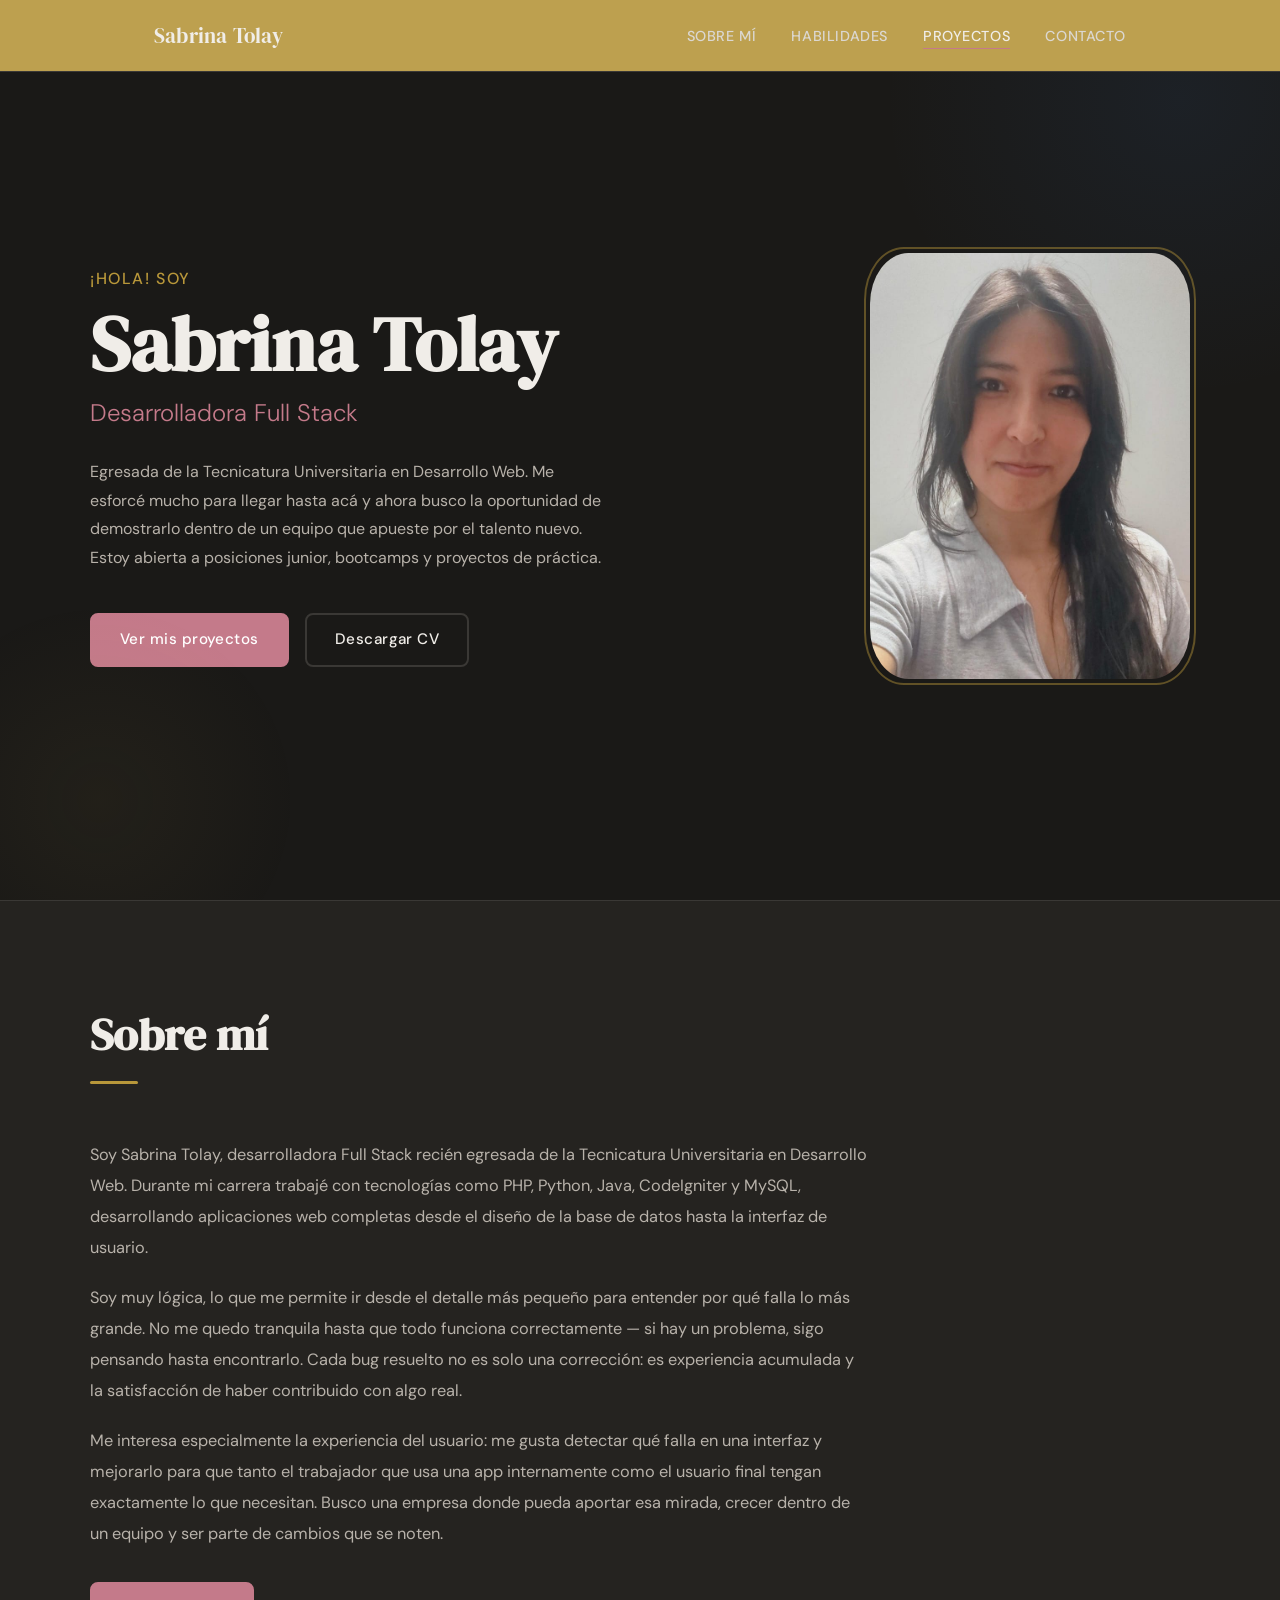
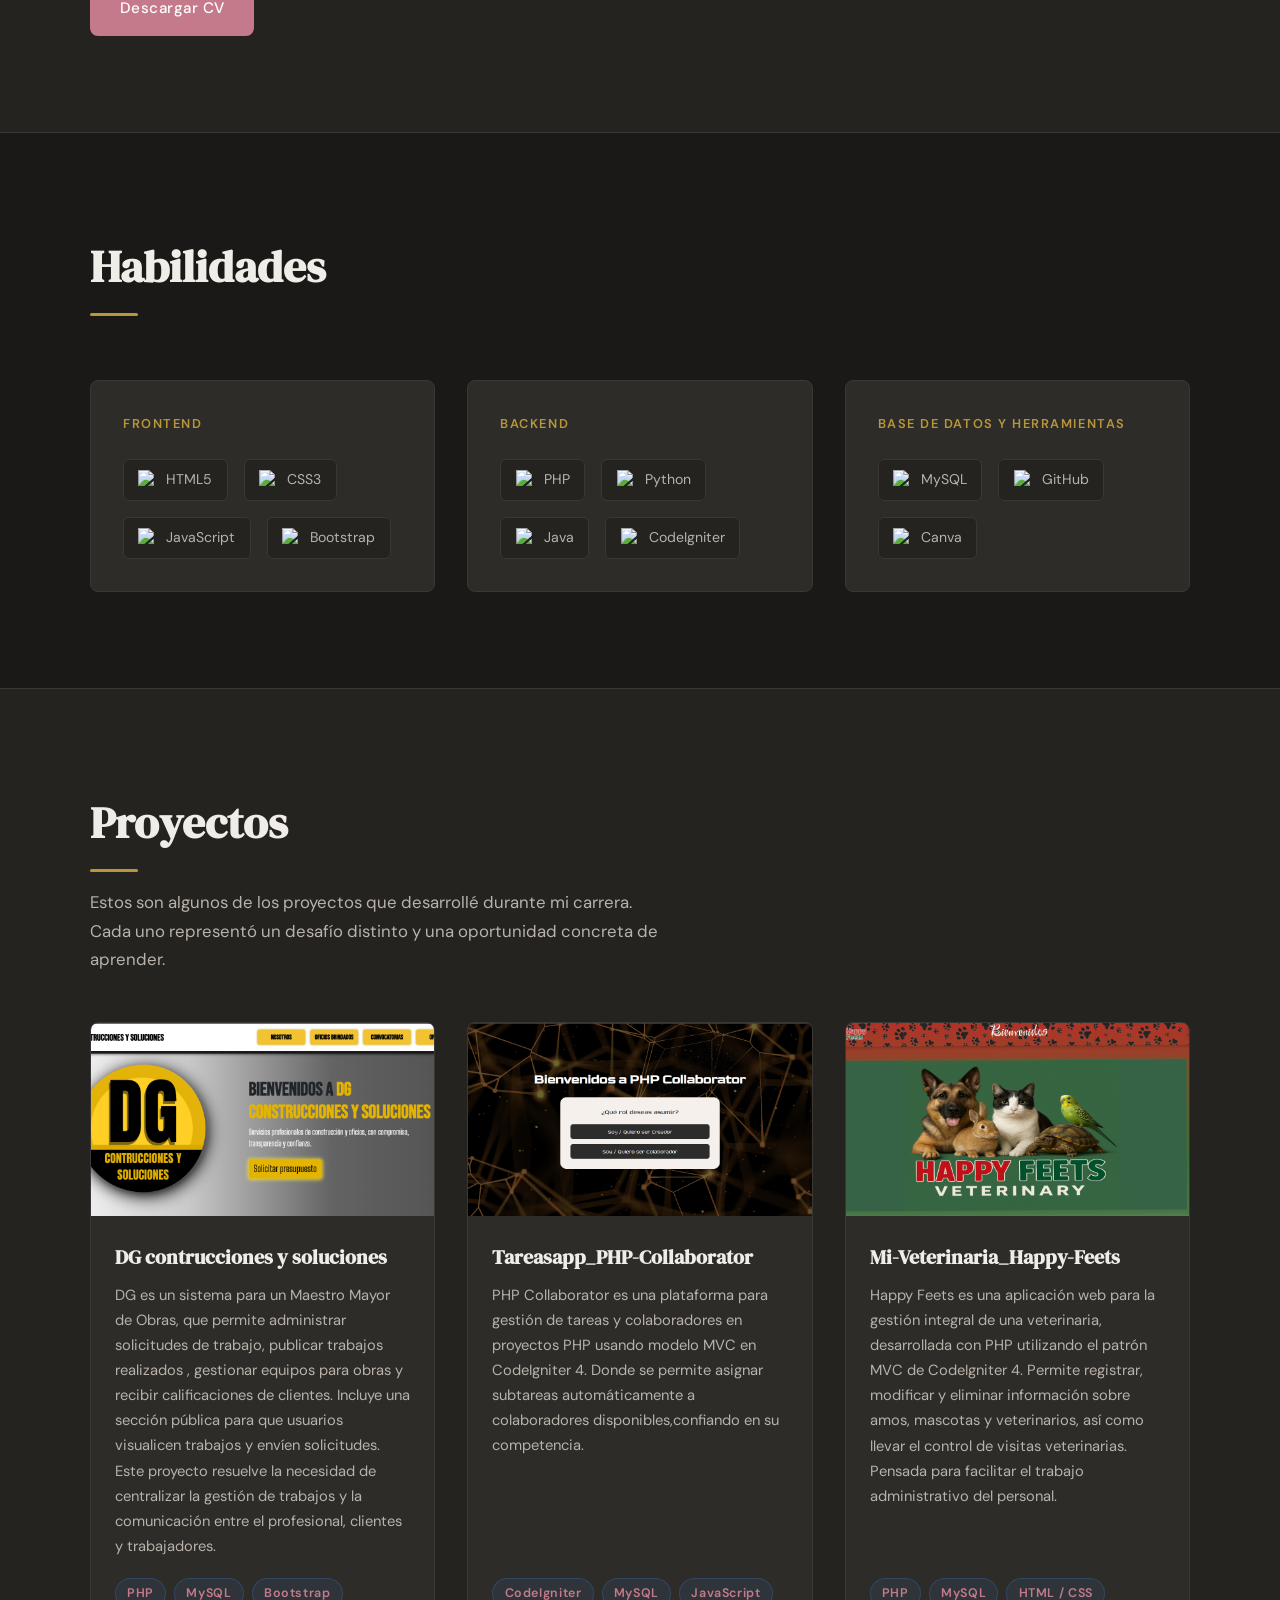
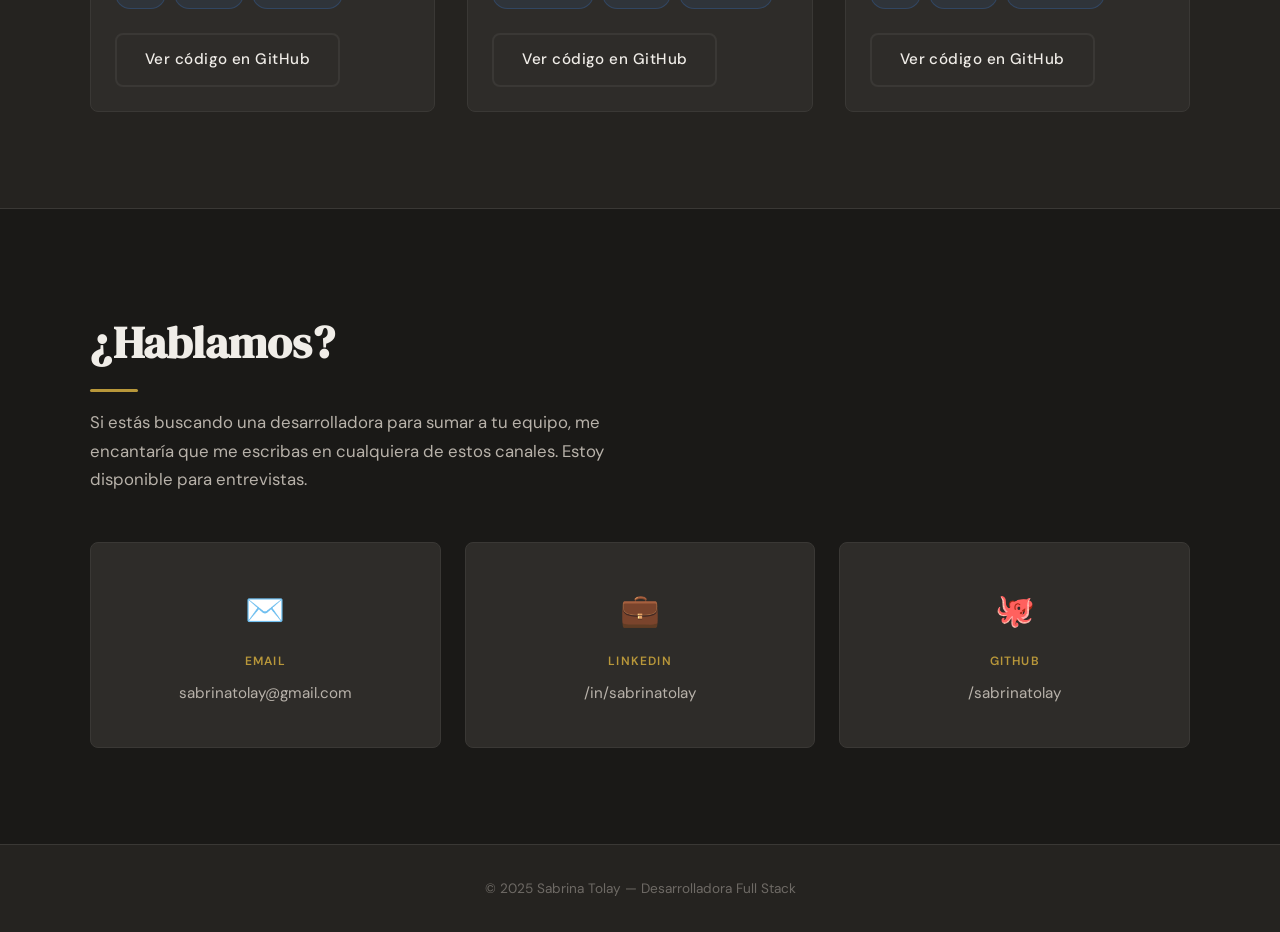
==== portfolio.html @ 69a07b7c "renombrar archivos" ====
<!DOCTYPE html>
<html lang="es">
<head>
  <meta charset="UTF-8" />
  <meta name="viewport" content="width=device-width, initial-scale=1.0" />
  <meta name="description" content="Sabrina Tolay — Desarrolladora Full Stack buscando su primera experiencia laboral en una empresa de tecnología." />
  <title>Sabrina Tolay | Desarrolladora Full Stack</title>
  <link rel="stylesheet" href="style.css" />
</head>
<body>

  <!-- ========== NAVEGACIÓN ========== -->
  <header>
    <nav class="navbar">
      <div class="nav-logo">
        <span class="logo-nombre"><a href="#hero">Sabrina Tolay</a></span>
      </div>
      <ul class="nav-links">
        <li><a href="#sobre-mi">Sobre mí</a></li>
        <li><a href="#habilidades">Habilidades</a></li>
        <li><a href="#proyectos">Proyectos</a></li>
        <li><a href="#contacto">Contacto</a></li>
      </ul>
      <button class="nav-toggle" aria-label="Abrir menú">&#9776;</button>
    </nav>
  </header>

  <main>

    <!-- ========== HERO ========== -->
    <section id="hero" class="hero">
      <div class="hero-contenido">

        <div class="hero-texto">
          <p class="hero-saludo">¡Hola! Soy</p>
          <h1 class="hero-nombre">Sabrina Tolay</h1>
          <h2 class="hero-titulo">Desarrolladora Full Stack</h2>
          <p class="hero-descripcion">
            Egresada de la Tecnicatura Universitaria en Desarrollo Web.
            Me esforcé mucho para llegar hasta acá y ahora busco la oportunidad
            de demostrarlo dentro de un equipo que apueste por el talento nuevo.
            Estoy abierta a posiciones junior, bootcamps y proyectos de práctica.
          </p>
          <div class="hero-botones">
            <a href="#proyectos" class="btn btn-primario">Ver mis proyectos</a>
            <a href="CV_SabrinaTolay.pdf" class="btn btn-secundario" target="_blank" download>Descargar CV</a>
          </div>
        </div>

        <div class="hero-foto">
          <!-- Reemplazá "foto.jpg" con tu imagen real -->
          <img src="img/foto.jpeg" alt="Foto de Sabrina Tolay" />
        </div>

      </div>
    </section>

    <!-- ========== SOBRE MÍ ========== -->
    <section id="sobre-mi" class="seccion sobre-mi">
      <div class="contenedor">
        <h2 class="seccion-titulo">Sobre mí</h2>
        <div class="sobre-mi-texto">
          <p>
            Soy Sabrina Tolay, desarrolladora Full Stack recién egresada de la
            Tecnicatura Universitaria en Desarrollo Web. Durante mi carrera trabajé
            con tecnologías como PHP, Python, Java, CodeIgniter y MySQL, desarrollando
            aplicaciones web completas desde el diseño de la base de datos hasta
            la interfaz de usuario.
          </p>
          <p>
            Soy muy lógica, lo que me permite ir desde el detalle más pequeño para
            entender por qué falla lo más grande. No me quedo tranquila hasta que
            todo funciona correctamente — si hay un problema, sigo pensando hasta
            encontrarlo. Cada bug resuelto no es solo una corrección: es experiencia
            acumulada y la satisfacción de haber contribuido con algo real.
          </p>
          <p>
            Me interesa especialmente la experiencia del usuario: me gusta detectar
            qué falla en una interfaz y mejorarlo para que tanto el trabajador que
            usa una app internamente como el usuario final tengan exactamente lo que
            necesitan. Busco una empresa donde pueda aportar esa mirada, crecer dentro
            de un equipo y ser parte de cambios que se noten.
          </p>
          <a href="CV_SabrinaTolay.pdf" class="btn btn-primario" target="_blank" download>
            Descargar CV
          </a>
        </div>
      </div>
    </section>

        <!-- ========== HABILIDADES ========== -->
    <section id="habilidades" class="seccion habilidades">
      <div class="contenedor">
        <h2 class="seccion-titulo">Habilidades</h2>

        <div class="habilidades-categorias">

          <div class="categoria">
            <h3 class="categoria-titulo">Frontend</h3>
            <ul class="skills-lista">
              <li class="skill-item">
                <img src="https://cdn.jsdelivr.net/gh/devicons/devicon/icons/html5/html5-original.svg" alt="HTML5" />
                <span>HTML5</span>
              </li>
              <li class="skill-item">
                <img src="https://cdn.jsdelivr.net/gh/devicons/devicon/icons/css3/css3-original.svg" alt="CSS3" />
                <span>CSS3</span>
              </li>
              <li class="skill-item">
                <img src="https://cdn.jsdelivr.net/gh/devicons/devicon/icons/javascript/javascript-original.svg" alt="JavaScript" />
                <span>JavaScript</span>
              </li>
              <li class="skill-item">
                <img src="https://cdn.jsdelivr.net/gh/devicons/devicon/icons/bootstrap/bootstrap-original.svg" alt="Bootstrap" />
                <span>Bootstrap</span>
              </li>
            </ul>
          </div>

          <div class="categoria">
            <h3 class="categoria-titulo">Backend</h3>
            <ul class="skills-lista">
              <li class="skill-item">
                <img src="https://cdn.jsdelivr.net/gh/devicons/devicon/icons/php/php-original.svg" alt="PHP" />
                <span>PHP</span>
              </li>
              <li class="skill-item">
                <img src="https://cdn.jsdelivr.net/gh/devicons/devicon/icons/python/python-original.svg" alt="Python" />
                <span>Python</span>
              </li>
              <li class="skill-item">
                <img src="https://cdn.jsdelivr.net/gh/devicons/devicon/icons/java/java-original.svg" alt="Java" />
                <span>Java</span>
              </li>
              <li class="skill-item">
                <img src="https://cdn.jsdelivr.net/gh/devicons/devicon/icons/codeigniter/codeigniter-plain.svg" alt="CodeIgniter" />
                <span>CodeIgniter</span>
              </li>
            </ul>
          </div>

          <div class="categoria">
            <h3 class="categoria-titulo">Base de Datos y Herramientas</h3>
            <ul class="skills-lista">
              <li class="skill-item">
                <img src="https://cdn.jsdelivr.net/gh/devicons/devicon/icons/mysql/mysql-original.svg" alt="MySQL" />
                <span>MySQL</span>
              </li>
              <li class="skill-item">
                <img src="https://cdn.jsdelivr.net/gh/devicons/devicon/icons/github/github-original.svg" alt="GitHub" />
                <span>GitHub</span>
              </li>
              <li class="skill-item">
                <img src="https://cdn.jsdelivr.net/gh/devicons/devicon/icons/canva/canva-original.svg" alt="Canva" />
                <span>Canva</span>
              </li>
            </ul>
          </div>

        </div>
      </div>
    </section>

    <!-- ========== PROYECTOS ========== -->
    <section id="proyectos" class="seccion proyectos">
      <div class="contenedor">
        <h2 class="seccion-titulo">Proyectos</h2>
        <p class="seccion-subtitulo">
          Estos son algunos de los proyectos que desarrollé durante mi carrera.
          Cada uno representó un desafío distinto y una oportunidad concreta de aprender.
        </p>

        <div class="proyectos-grid">

          <!-- PROYECTO 1 — completar con datos reales -->
          <article class="proyecto-card">
            <div class="proyecto-imagen">
              <img src="img/Dg.png" alt="Captura del Proyecto 1" />
            </div>
            <div class="proyecto-info">
              <h3 class="proyecto-nombre">DG contrucciones y soluciones</h3>
              <p class="proyecto-descripcion">
                DG es un sistema para un Maestro Mayor de Obras, que permite
                 administrar solicitudes de trabajo, publicar trabajos realizados , gestionar equipos para 
                 obras y recibir calificaciones de clientes.
                Incluye una sección pública para que usuarios visualicen trabajos y envíen solicitudes.
                Este proyecto resuelve la necesidad de centralizar la gestión de trabajos y la comunicación entre el 
                profesional, clientes y trabajadores.
              </p>
              <ul class="proyecto-tecnologias">
                <li>PHP</li>
                <li>MySQL</li>
                <li>Bootstrap</li>
              </ul>
              <div class="proyecto-links">
                <a href="https://github.com/sabrinatolay/nombre-repo" target="_blank" class="btn btn-secundario">
                  Ver código en GitHub
                </a>
              </div>
            </div>
          </article>

          <!-- PROYECTO 2 -->
          <article class="proyecto-card">
            <div class="proyecto-imagen">
              <img src="img/TareasApp.png" alt="Captura del Proyecto 2" />
            </div>
            <div class="proyecto-info">
              <h3 class="proyecto-nombre">Tareasapp_PHP-Collaborator</h3>
              <p class="proyecto-descripcion">
                PHP Collaborator es una plataforma para gestión de tareas y colaboradores en proyectos PHP usando
                 modelo MVC en CodeIgniter 4. Donde se permite asignar subtareas automáticamente a colaboradores 
                 disponibles,confiando en su competencia.
              </p>
              <ul class="proyecto-tecnologias">
                <li>CodeIgniter</li>
                <li>MySQL</li>
                <li>JavaScript</li>
              </ul>
              <div class="proyecto-links">
                <a href="https://github.com/Sabry2493/Tareasapp_PHP-Collaborator" target="_blank" class="btn btn-secundario">
                  Ver código en GitHub
                </a>
              </div>
            </div>
          </article>

          <!-- PROYECTO 3 -->
          <article class="proyecto-card">
            <div class="proyecto-imagen">
              <img src="img/Happyfeet.png" alt="Captura del Proyecto 3" />
            </div>
            <div class="proyecto-info">
              <h3 class="proyecto-nombre">Mi-Veterinaria_Happy-Feets</h3>
              <p class="proyecto-descripcion">
                Happy Feets es una aplicación web para la gestión integral de una veterinaria, desarrollada con PHP
                 utilizando el patrón MVC de CodeIgniter 4. Permite registrar, modificar y eliminar información sobre
                  amos, mascotas y veterinarios, así como llevar el control de visitas veterinarias. Pensada para 
                  facilitar el trabajo administrativo del personal.
              </p>
              <ul class="proyecto-tecnologias">
                <li>PHP</li>
                <li>MySQL</li>
                <li>HTML / CSS</li>
              </ul>
              <div class="proyecto-links">
                <a href="https://github.com/Sabry2493/Mi-Veterinaria_Happy-Feets" target="_blank" class="btn btn-secundario">
                  Ver código en GitHub
                </a>
              </div>
            </div>
          </article>

        </div>
      </div>
    </section>

    <!-- ========== CONTACTO ========== -->
     <section id="contacto" class="seccion contacto">
  <div class="contenedor">
    <h2 class="seccion-titulo">¿Hablamos?</h2>
    <p class="seccion-subtitulo">
      Si estás buscando una desarrolladora para sumar a tu equipo,
      me encantaría que me escribas en cualquiera de estos canales. 
      Estoy disponible para entrevistas.
    </p>

    <div class="contacto-cards">

      <a href="mailto:sabrina@email.com" class="contacto-card">
        <span class="contacto-card-icono">✉️</span>
        <span class="contacto-card-label">Email</span>
        <span class="contacto-card-valor">sabrinatolay@gmail.com</span>
      </a>

      <a href="https://www.linkedin.com/in/sabrinatolay" target="_blank" class="contacto-card">
        <span class="contacto-card-icono">💼</span>
        <span class="contacto-card-label">LinkedIn</span>
        <span class="contacto-card-valor">/in/sabrinatolay</span>
      </a>

      <a href="https://github.com/sabrinatolay" target="_blank" class="contacto-card">
        <span class="contacto-card-icono">🐙</span>
        <span class="contacto-card-label">GitHub</span>
        <span class="contacto-card-valor">/sabrinatolay</span>
      </a>

    </div>
  </div>
</section>


  </main>

  <!-- ========== FOOTER ========== -->
  <footer class="footer">
    <div class="contenedor">
      <p>&copy; 2025 Sabrina Tolay — Desarrolladora Full Stack</p>
    </div>
  </footer>

  <script src="main.js"></script>
</body>
</html>
<!-- Describí qué hace la app, qué problema resuelve y cuál fue
                tu rol en el desarrollo (ej: "desarrollé el módulo de login,
                el ABM de usuarios y el diseño de la base de datos"). -->
---- style.css ----
@import url('https://fonts.googleapis.com/css2?family=DM+Serif+Display:ital@0;1&family=DM+Sans:wght@300;400;500;600&display=swap');

/* ========== VARIABLES ========== */
:root {
  --color-fondo:           #1a1917;
  --color-fondo-alt:       #252320;
  --color-superficie:      #2e2c29;
  --color-borde:           #3a3835;
  --color-primario:        #c47a8a;
  --color-primario-hover:  #d4909f;
  --color-acento:          #b8973a;
  --fuente-display:        'DM Serif Display', serif;
  --fuente-cuerpo:         'DM Sans', sans-serif;
  --radio:                 8px;
  --sombra:                0 4px 24px rgba(0,0,0,0.4);
  --transicion:            0.3s ease;
  --max-ancho:             1100px;
  --color-texto:           #f0ede8;
  --color-texto-suave:     #b8b2aa;
  --color-texto-muy-suave: #6e6a65;
}

/* ========== RESET & BASE ========== */
*, *::before, *::after {
  box-sizing: border-box;
  margin: 0;
  padding: 0;
}

html {
  scroll-behavior: smooth;
  font-size: 16px;
}

body {
  font-family: var(--fuente-cuerpo);
  background-color: var(--color-fondo);
  color: var(--color-texto);
  line-height: 1.7;
  -webkit-font-smoothing: antialiased;
}

img {
  max-width: 100%;
  display: block;
}

a {
  color: inherit;
  text-decoration: none;
}

ul {
  list-style: none;
}

/* ========== CONTENEDOR ========== */
.contenedor {
  width: 90%;
  max-width: var(--max-ancho);
  margin: 0 auto;
}

/* ========== BOTONES ========== */
.btn {
  display: inline-block;
  padding: 0.75rem 1.75rem;
  border-radius: var(--radio);
  font-family: var(--fuente-cuerpo);
  font-weight: 500;
  font-size: 0.95rem;
  letter-spacing: 0.03em;
  cursor: pointer;
  transition: all var(--transicion);
  border: 2px solid transparent;
}

.btn-primario {
  background-color: var(--color-primario);
  color: #fff;
  border-color: var(--color-primario);
}

.btn-primario:hover {
  background-color: var(--color-primario-hover);
  border-color: var(--color-primario-hover);
  transform: translateY(-2px);
  box-shadow: 0 6px 20px rgba(59, 125, 216, 0.35);
}

.btn-secundario {
  background-color: transparent;
  color: var(--color-texto);
  border-color: var(--color-borde);
}

.btn-secundario:hover {
  border-color: var(--color-primario);
  color: var(--color-primario);
  transform: translateY(-2px);
}

/* ========== SECCIÓN BASE ========== */
.seccion {
  padding: 6rem 0;
}

.seccion-titulo {
  font-family: var(--fuente-display);
  font-size: clamp(2rem, 4vw, 2.8rem);
  color: var(--color-texto);
  margin-bottom: 1rem;
  position: relative;
  display: inline-block;
}

.seccion-titulo::after {
  content: '';
  display: block;
  width: 48px;
  height: 3px;
  background: var(--color-acento);
  margin-top: 0.5rem;
  border-radius: 2px;
}

.seccion-subtitulo {
  color: var(--color-texto-suave);
  font-size: 1.05rem;
  margin-bottom: 3rem;
  max-width: 580px;
}

/* ========== NAVBAR ========== */
header {
  position: fixed;
  top: 0;
  left: 0;
  right: 0;
  z-index: 100;
  background: #bda04f;
  backdrop-filter: blur(12px);
  border-bottom: 1px solid var(--color-borde);
}

.navbar {
  display: flex;
  align-items: center;
  justify-content: space-between;
  max-width: var(--max-ancho);
  margin: 0 auto;
  padding: 1.1rem 5%;
}

.logo-nombre {
  font-family: var(--fuente-display);
  font-size: 1.3rem;
  color: var(--color-texto);
  letter-spacing: 0.01em;
}

.logo-nombre span {
  color: var(--color-acento);
}

.nav-links {
  display: flex;
  gap: 2.2rem;
}

.nav-links a {
  font-size: 0.9rem;
  font-weight: 500;
  /* color: var(--color-texto-suave); */
  color: #dbd7d1;
  letter-spacing: 0.04em;
  text-transform: uppercase;
  transition: color var(--transicion);
  position: relative;
}

.nav-links a::after {
  content: '';
  position: absolute;
  bottom: -4px;
  left: 0;
  width: 0;
  height: 1px;
  background: var(--color-acento);
  transition: width var(--transicion);
}

.nav-links a:hover {
  color: var(--color-texto);
}

.nav-links a:hover::after {
  width: 100%;
}

.nav-toggle {
  display: none;
  background: none;
  border: none;
  color: var(--color-texto);
  font-size: 1.5rem;
  cursor: pointer;
}

/* ========== HERO ========== */
.hero {
  min-height: 100vh;
  display: flex;
  align-items: center;
  padding: 6rem 5% 4rem;
  position: relative;
  overflow: hidden;
}

.hero::before {
  content: '';
  position: absolute;
  top: -200px;
  right: -200px;
  width: 600px;
  height: 600px;
  background: radial-gradient(circle, rgba(59,125,216,0.08) 0%, transparent 70%);
  pointer-events: none;
}

.hero::after {
  content: '';
  position: absolute;
  bottom: -100px;
  left: -100px;
  width: 400px;
  height: 400px;
  background: radial-gradient(circle, rgba(201,168,76,0.05) 0%, transparent 70%);
  pointer-events: none;
}

.hero-contenido {
  max-width: var(--max-ancho);
  margin: 0 auto;
  width: 100%;
  display: grid;
  grid-template-columns: 1fr 320px;
  gap: 4rem;
  align-items: center;
}

.hero-texto {
  animation: fadeInUp 0.9s ease 0.1s both;
}

.hero-saludo {
  font-size: 1rem;
  color: var(--color-acento);
  font-weight: 500;
  letter-spacing: 0.1em;
  text-transform: uppercase;
  margin-bottom: 0.75rem;
}

.hero-nombre {
  font-family: var(--fuente-display);
  font-size: clamp(2.8rem, 6vw, 4.8rem);
  line-height: 1.05;
  color: var(--color-texto);
  margin-bottom: 0.5rem;
}

.hero-titulo {
  font-size: clamp(1.1rem, 2.5vw, 1.5rem);
  font-weight: 300;
  color: var(--color-primario);
  margin-bottom: 1.5rem;
}

.hero-descripcion {
  font-size: 1rem;
  color: var(--color-texto-suave);
  max-width: 520px;
  margin-bottom: 2.5rem;
  line-height: 1.8;
}

.hero-botones {
  display: flex;
  gap: 1rem;
  flex-wrap: wrap;
}

/* Foto en el Hero */
.hero-foto {
  position: relative;
  /* animation: fadeInUp 0.9s ease 0.3s both; */
}

.hero-foto img {
  width: 100%;
  aspect-ratio: 3/4;
  object-fit: cover;
  object-position: top;
  border-radius: 12%;
  /* filter: grayscale(15%); */
  transition: filter var(--transicion);
  display: block;
}

/* .hero-foto img:hover {
  filter: grayscale(0%);
} */

.hero-foto::before {
  content: '';
  position: absolute;
  top: -6px;
  left: -6px;
  right: -6px;
  bottom: -6px;
  border: 2px solid var(--color-acento);
  border-radius: 12%;
  opacity: 0.45;
  z-index: -1;
}

/* ========== SOBRE MÍ ========== */
.sobre-mi {
  background-color: var(--color-fondo-alt);
  border-top: 1px solid var(--color-borde);
  border-bottom: 1px solid var(--color-borde);
}

.sobre-mi-texto {
  margin-top: 2.5rem;
  max-width: 780px;
}

.sobre-mi-texto p {
  color: var(--color-texto-suave);
  margin-bottom: 1.2rem;
  font-size: 1.02rem;
  line-height: 1.9;
}

.sobre-mi-texto p:last-of-type {
  margin-bottom: 2rem;
}

/* ========== HABILIDADES ========== */
.habilidades {
  background-color: var(--color-fondo);
}

.habilidades-categorias {
  display: grid;
  grid-template-columns: repeat(auto-fit, minmax(260px, 1fr));
  gap: 2rem;
  margin-top: 3rem;
}

.categoria {
  background: var(--color-superficie);
  border: 1px solid var(--color-borde);
  border-radius: var(--radio);
  padding: 2rem;
  transition: border-color var(--transicion), transform var(--transicion);
}

.categoria:hover {
  border-color: var(--color-primario);
  transform: translateY(-4px);
}

.categoria-titulo {
  font-size: 0.8rem;
  text-transform: uppercase;
  letter-spacing: 0.12em;
  color: var(--color-acento);
  font-weight: 600;
  margin-bottom: 1.5rem;
}

.skills-lista {
  display: flex;
  flex-wrap: wrap;
  gap: 1rem;
}

.skill-item {
  display: flex;
  align-items: center;
  gap: 0.5rem;
  background: var(--color-fondo-alt);
  border: 1px solid var(--color-borde);
  border-radius: 6px;
  padding: 0.5rem 0.9rem;
  font-size: 0.88rem;
  color: var(--color-texto-suave);
  transition: all var(--transicion);
}

.skill-item:hover {
  border-color: var(--color-primario);
  color: var(--color-texto);
}

.skill-item img {
  width: 20px;
  height: 20px;
  object-fit: contain;
}

/* ========== PROYECTOS ========== */
.proyectos {
  background-color: var(--color-fondo-alt);
  border-top: 1px solid var(--color-borde);
  border-bottom: 1px solid var(--color-borde);
}

.proyectos-grid {
  display: grid;
  grid-template-columns: repeat(auto-fit, minmax(300px, 1fr));
  gap: 2rem;
  margin-top: 3rem;
}

.proyecto-card {
  background: var(--color-superficie);
  border: 1px solid var(--color-borde);
  border-radius: var(--radio);
  overflow: hidden;
  display: flex;
  flex-direction: column;
  transition: transform var(--transicion), border-color var(--transicion), box-shadow var(--transicion);
}

.proyecto-card:hover {
  transform: translateY(-6px);
  border-color: var(--color-primario);
  box-shadow: var(--sombra);
}

.proyecto-imagen {
  overflow: hidden;
  aspect-ratio: 16/9;
  background: var(--color-fondo);
}

.proyecto-imagen img {
  width: 100%;
  height: 100%;
  object-fit: cover;
  transition: transform 0.5s ease;
}

.proyecto-card:hover .proyecto-imagen img {
  transform: scale(1.05);
}

.proyecto-info {
  padding: 1.5rem;
  display: flex;
  flex-direction: column;
  flex: 1;
}

.proyecto-nombre {
  font-family: var(--fuente-display);
  font-size: 1.25rem;
  color: var(--color-texto);
  margin-bottom: 0.6rem;
}

.proyecto-descripcion {
  font-size: 0.92rem;
  color: var(--color-texto-suave);
  line-height: 1.7;
  flex: 1;
  margin-bottom: 1.2rem;
}

.proyecto-tecnologias {
  display: flex;
  flex-wrap: wrap;
  gap: 0.5rem;
  margin-bottom: 1.5rem;
}

.proyecto-tecnologias li {
  font-size: 0.78rem;
  font-weight: 600;
  letter-spacing: 0.05em;
  color: var(--color-primario);
  background: rgba(59, 125, 216, 0.1);
  border: 1px solid rgba(59, 125, 216, 0.25);
  padding: 0.25rem 0.7rem;
  border-radius: 20px;
}

.proyecto-links {
  margin-top: auto;
}


/* ========== CONTACTO2 ========== */
.contacto {
  background-color: var(--color-fondo);
}

.contacto-cards {
  display: flex;
  gap: 1.5rem;
  flex-wrap: wrap;
  margin-top: 3rem;
}

.contacto-card {
  flex: 1;
  min-width: 220px;
  display: flex;
  flex-direction: column;
  align-items: center;
  gap: 0.6rem;
  padding: 2.5rem 1.5rem;
  background: var(--color-superficie);
  border: 1px solid var(--color-borde);
  border-radius: var(--radio);
  text-align: center;
  transition: transform var(--transicion), border-color var(--transicion), box-shadow var(--transicion);
}

.contacto-card:hover {
  transform: translateY(-6px);
  border-color: var(--color-primario);
  box-shadow: 0 8px 28px rgba(59, 125, 216, 0.15);
}

.contacto-card-icono {
  font-size: 2rem;
  margin-bottom: 0.3rem;
}

.contacto-card-label {
  font-size: 0.75rem;
  text-transform: uppercase;
  letter-spacing: 0.1em;
  color: var(--color-acento);
  font-weight: 600;
}

.contacto-card-valor {
  font-size: 0.95rem;
  color: var(--color-texto-suave);
  transition: color var(--transicion);
}

.contacto-card:hover .contacto-card-valor {
  color: var(--color-texto);
}
/* ========== FOOTER ========== */
.footer {
  background: var(--color-fondo-alt);
  border-top: 1px solid var(--color-borde);
  padding: 2rem 0;
  text-align: center;
}

.footer p {
  font-size: 0.85rem;
  color: var(--color-texto-muy-suave);
}

/* ========== ANIMACIONES ========== */
@keyframes fadeInUp {
  from {
    opacity: 0;
    transform: translateY(24px);
  }
  to {
    opacity: 1;
    transform: translateY(0);
  }
}
/* ── Animaciones al hacer scroll ── */
.animar {
  opacity: 0;
  transform: translateY(28px);
  transition: opacity 0.6s ease, transform 0.6s ease;
}

.animar.visible {
  opacity: 1;
  transform: translateY(0);
}

/* ── Navbar al hacer scroll ── */
header.scrolled {
  /* background: rgba(13, 17, 23, 0.97); */
  background: #bda04f;
  box-shadow: 0 2px 20px rgba(0,0,0,0.3);
}

/* ── Link activo en navbar ── */
.nav-links a.activo {
  color: var(--color-texto);
}

.nav-links a.activo::after {
  width: 100%;
  background: var(--color-primario);
}

/* ========== RESPONSIVE ========== */
@media (max-width: 768px) {
  .nav-links {
    display: none;
    flex-direction: column;
    position: absolute;
    top: 100%;
    left: 0;
    right: 0;
    background: var(--color-fondo-alt);
    border-bottom: 1px solid var(--color-borde);
    padding: 1.5rem 5%;
    gap: 1.2rem;
  }

  .nav-links.abierto {
    display: flex;
  }

  .nav-toggle {
    display: block;
  }

  .hero-contenido {
    grid-template-columns: 1fr;
    gap: 2.5rem;
  }

  .hero-foto {
    max-width: 260px;
    margin: 0 auto;
    order: -1;
  }

  .contacto-grid {
    grid-template-columns: 1fr;
    gap: 2.5rem;
  }

  .hero-nombre {
    font-size: clamp(2.5rem, 10vw, 4rem);
  }

  .hero-botones {
    flex-direction: column;
    align-items: flex-start;
  }
}

@media (max-width: 480px) {
  .seccion {
    padding: 4rem 0;
  }

  .proyectos-grid {
    grid-template-columns: 1fr;
  }

  .habilidades-categorias {
    grid-template-columns: 1fr;
  }
}

/* ========== CONTACTO ========== */
/* .contacto {
  background-color: var(--color-fondo);
}

.contacto-grid {
  display: grid;
  grid-template-columns: 1fr 2fr;
  gap: 4rem;
  margin-top: 3rem;
  align-items: start;
}

.contacto-info {
  display: flex;
  flex-direction: column;
  gap: 1.5rem;
}

.contacto-item {
  display: flex;
  align-items: center;
  gap: 1rem;
}

.contacto-icono {
  font-size: 1.3rem;
  width: 44px;
  height: 44px;
  display: flex;
  align-items: center;
  justify-content: center;
  background: var(--color-superficie);
  border: 1px solid var(--color-borde);
  border-radius: 50%;
  flex-shrink: 0;
}

.contacto-item a {
  color: var(--color-texto-suave);
  font-size: 0.95rem;
  transition: color var(--transicion);
}

.contacto-item a:hover {
  color: var(--color-primario);
} */

/* Formulario */
/* .contacto-formulario {
  display: flex;
  flex-direction: column;
  gap: 1.2rem;
}

.form-grupo {
  display: flex;
  flex-direction: column;
  gap: 0.4rem;
}

.form-grupo label {
  font-size: 0.85rem;
  font-weight: 500;
  color: var(--color-texto-suave);
  letter-spacing: 0.04em;
  text-transform: uppercase;
}

.form-grupo input,
.form-grupo textarea {
  background: var(--color-superficie);
  border: 1px solid var(--color-borde);
  border-radius: var(--radio);
  padding: 0.85rem 1rem;
  font-family: var(--fuente-cuerpo);
  font-size: 0.95rem;
  color: var(--color-texto);
  transition: border-color var(--transicion), box-shadow var(--transicion);
  resize: vertical;
}

.form-grupo input::placeholder,
.form-grupo textarea::placeholder {
  color: var(--color-texto-muy-suave);
}

.form-grupo input:focus,
.form-grupo textarea:focus {
  outline: none;
  border-color: var(--color-primario);
  box-shadow: 0 0 0 3px rgba(59, 125, 216, 0.12);
} */
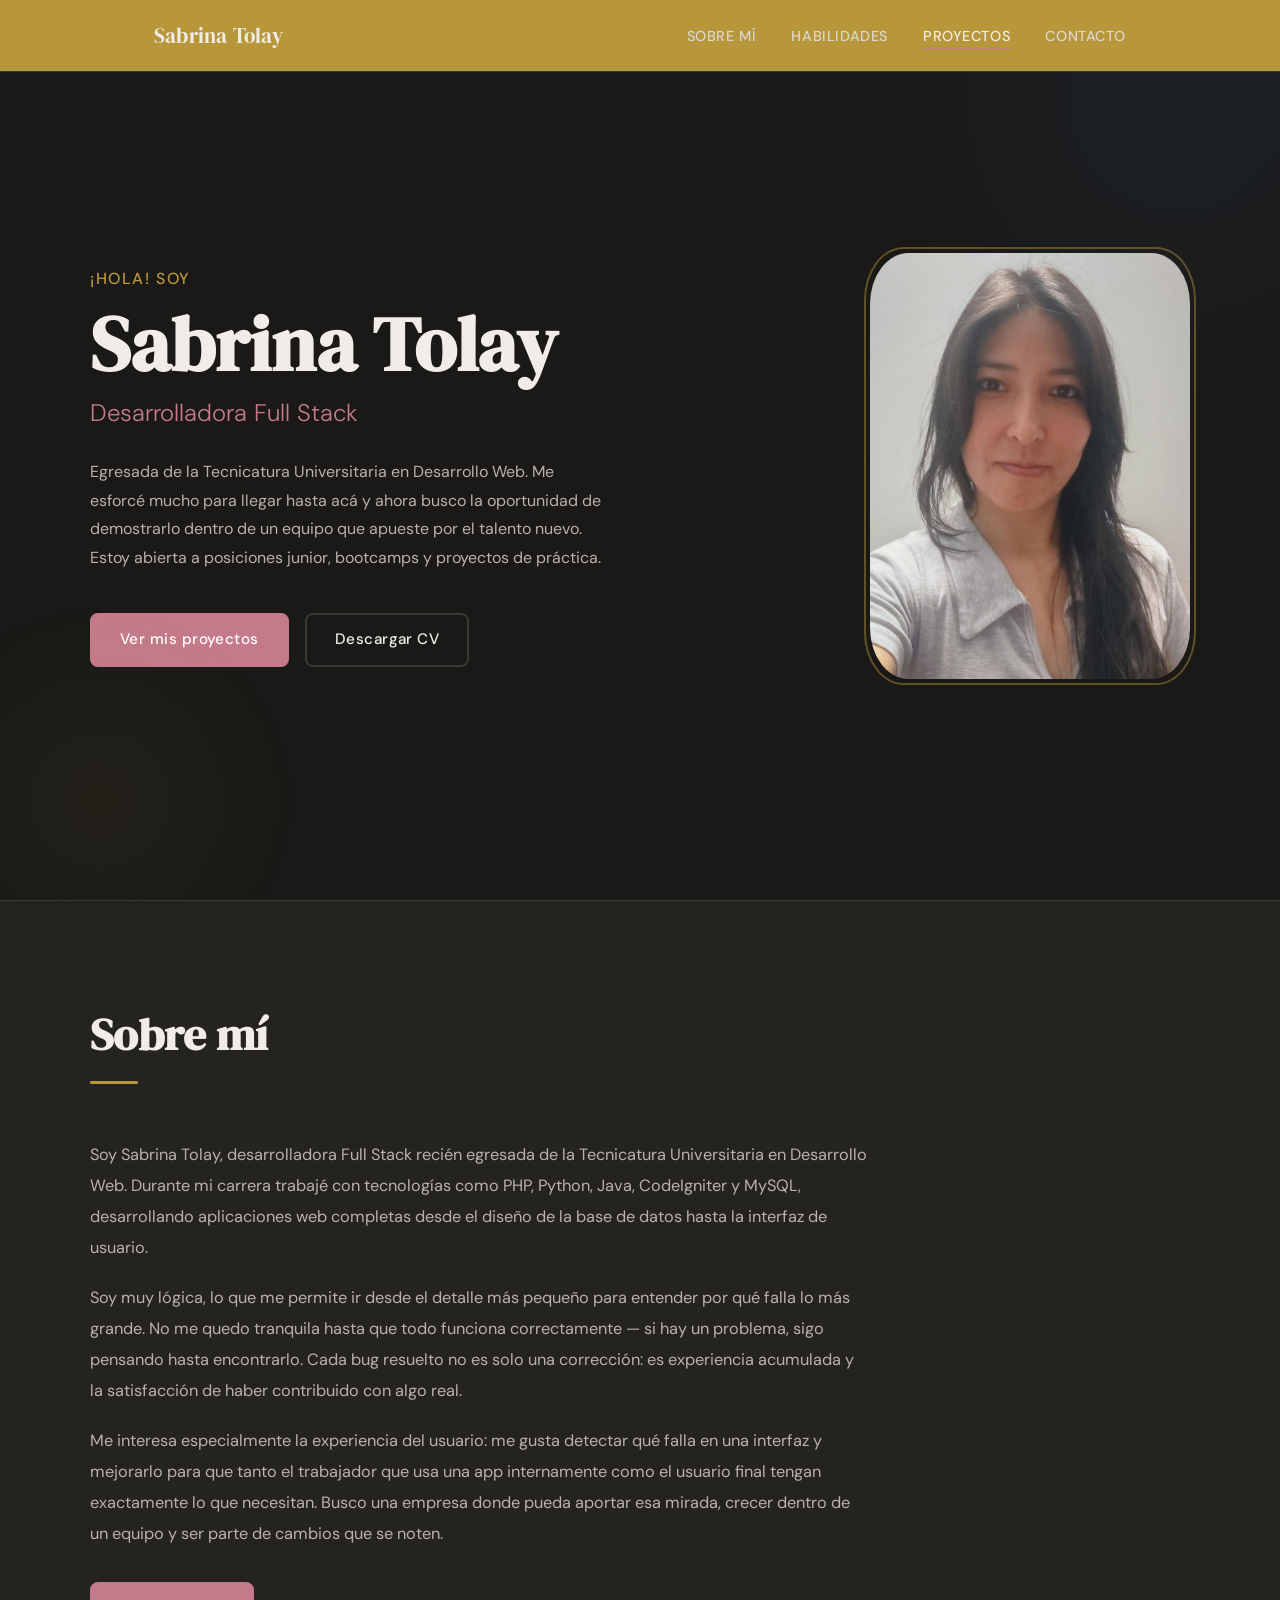
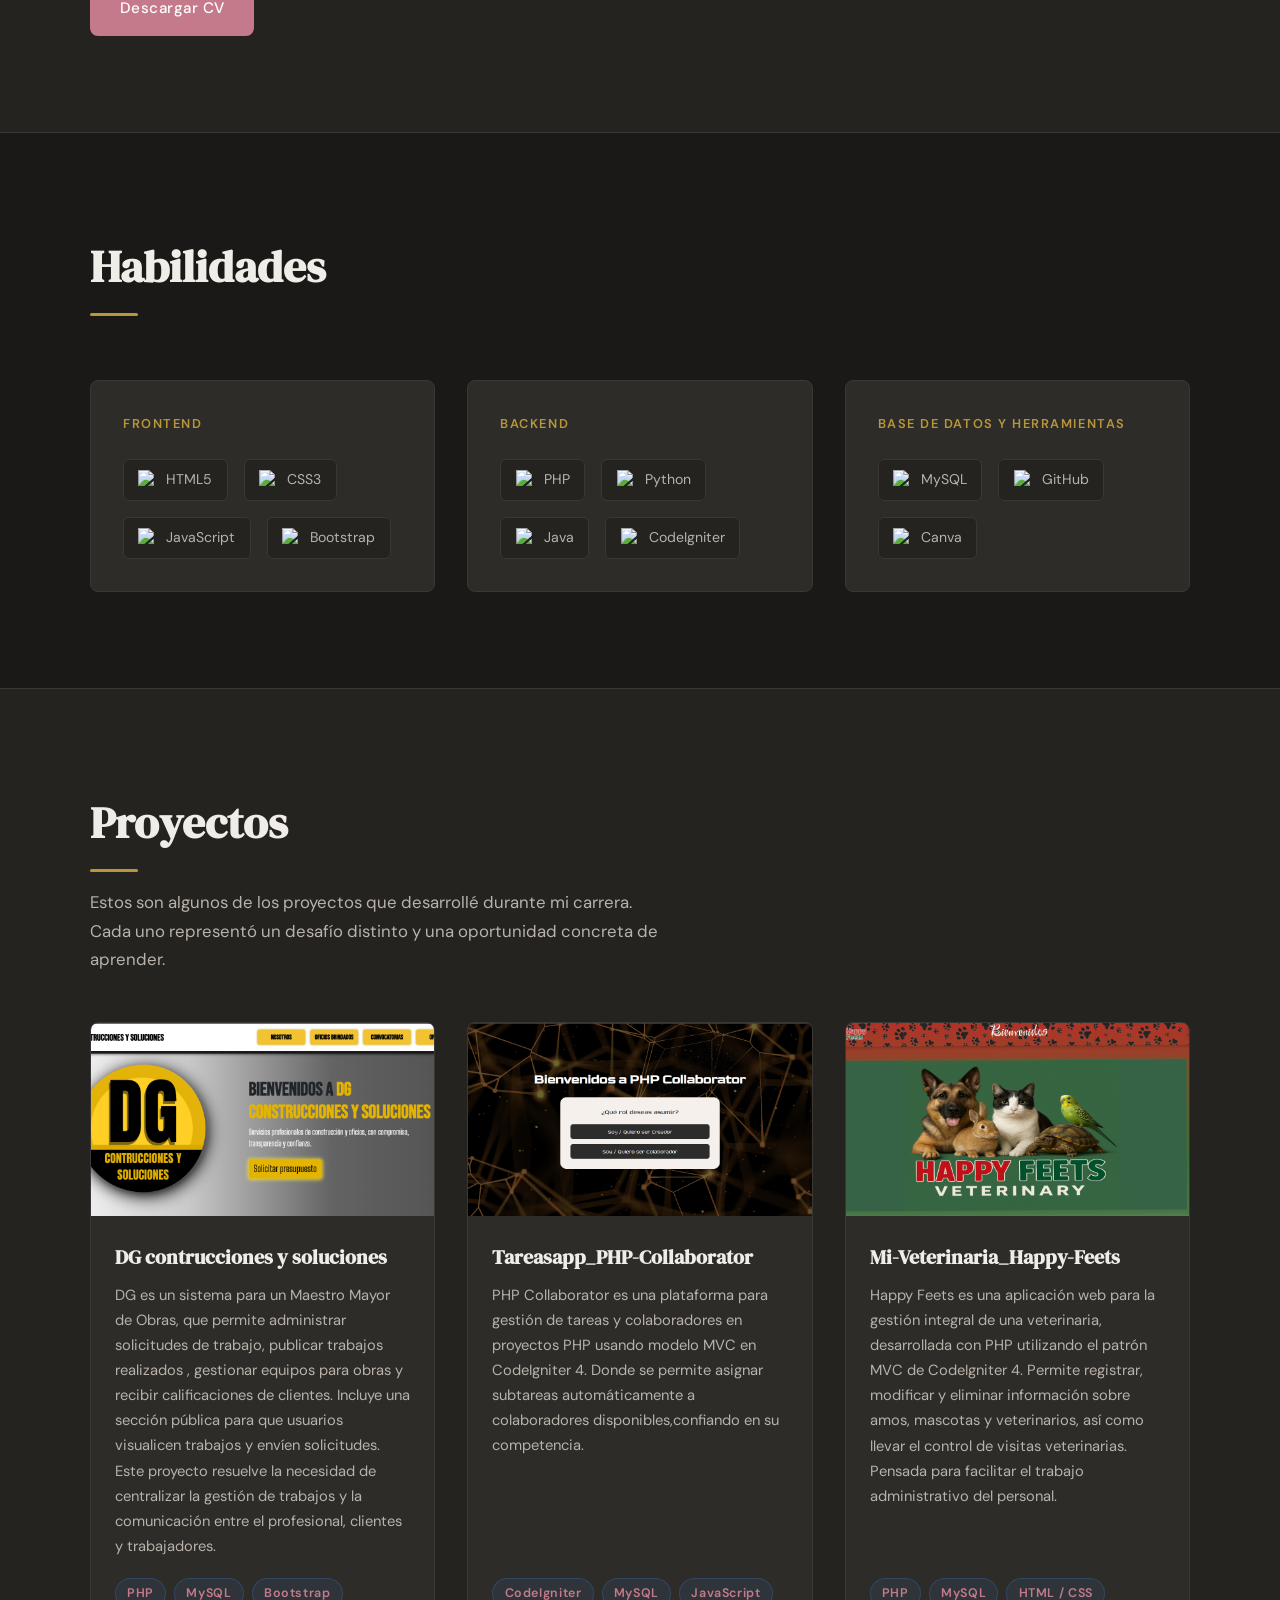
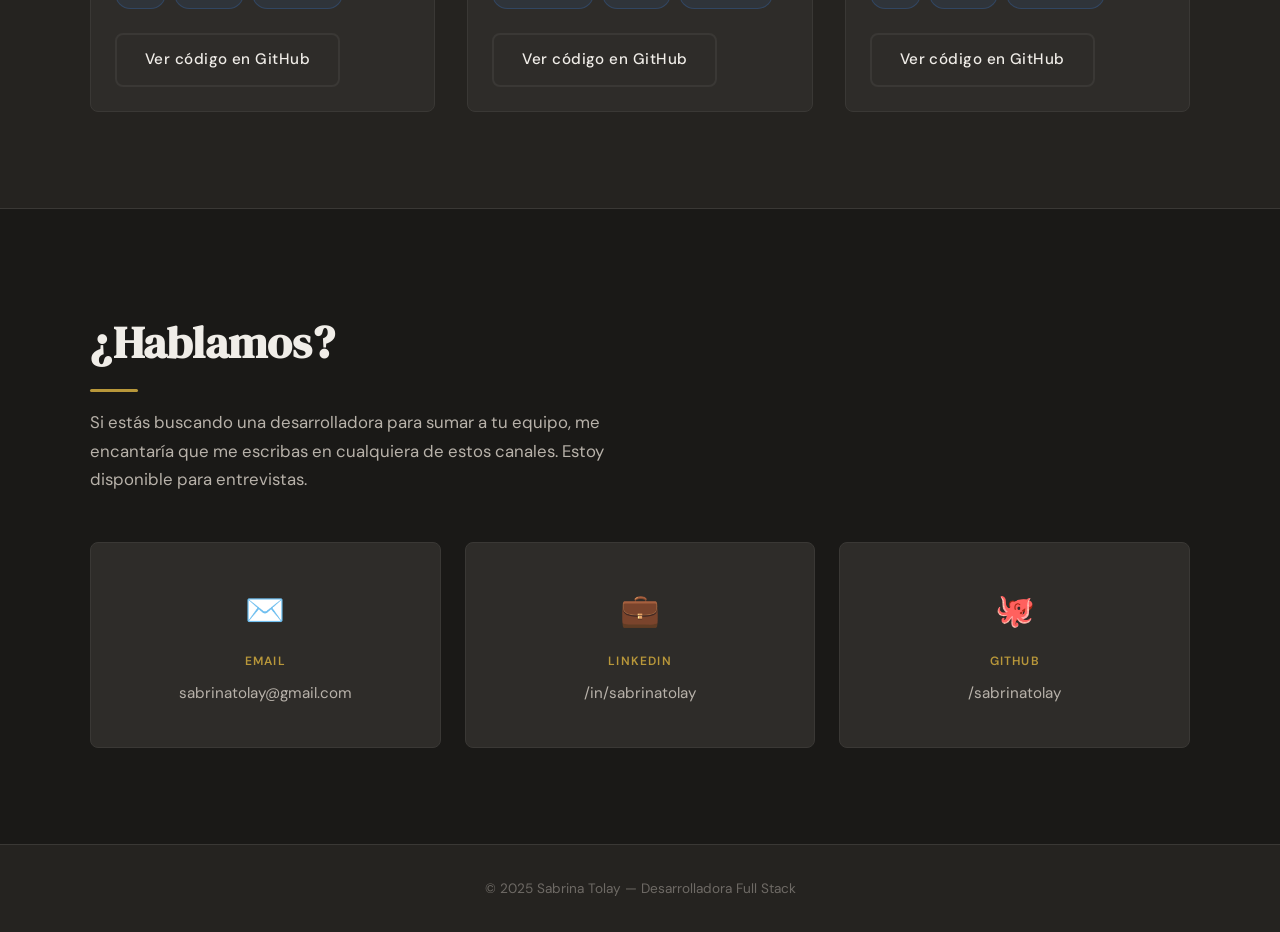
==== commit 552d4e9a: "Actualizo portfolio.html" ====
--- a/portfolio.html
+++ b/portfolio.html
@@ -193,7 +193,7 @@
                 <li>Bootstrap</li>
               </ul>
               <div class="proyecto-links">
-                <a href="https://github.com/sabrinatolay/nombre-repo" target="_blank" class="btn btn-secundario">
+                <a href="https://github.com/sabrinatolay/DGContrucciones-Proyecto-Web-UNSL" target="_blank" class="btn btn-secundario">
                   Ver código en GitHub
                 </a>
               </div>
--- a/style.css
+++ b/style.css
@@ -138,7 +138,7 @@
   left: 0;
   right: 0;
   z-index: 100;
-  background: #bda04f;
+  background:var(--color-acento);
   backdrop-filter: blur(12px);
   border-bottom: 1px solid var(--color-borde);
 }
@@ -504,7 +504,7 @@
 }
 
 
-/* ========== CONTACTO2 ========== */
+/* ========== CONTACTO ========== */
 .contacto {
   background-color: var(--color-fondo);
 }
@@ -598,7 +598,7 @@
 /* ── Navbar al hacer scroll ── */
 header.scrolled {
   /* background: rgba(13, 17, 23, 0.97); */
-  background: #bda04f;
+  background:var(--color-acento);
   box-shadow: 0 2px 20px rgba(0,0,0,0.3);
 }
 
@@ -675,96 +675,3 @@
   }
 }
 
-/* ========== CONTACTO ========== */
-/* .contacto {
-  background-color: var(--color-fondo);
-}
-
-.contacto-grid {
-  display: grid;
-  grid-template-columns: 1fr 2fr;
-  gap: 4rem;
-  margin-top: 3rem;
-  align-items: start;
-}
-
-.contacto-info {
-  display: flex;
-  flex-direction: column;
-  gap: 1.5rem;
-}
-
-.contacto-item {
-  display: flex;
-  align-items: center;
-  gap: 1rem;
-}
-
-.contacto-icono {
-  font-size: 1.3rem;
-  width: 44px;
-  height: 44px;
-  display: flex;
-  align-items: center;
-  justify-content: center;
-  background: var(--color-superficie);
-  border: 1px solid var(--color-borde);
-  border-radius: 50%;
-  flex-shrink: 0;
-}
-
-.contacto-item a {
-  color: var(--color-texto-suave);
-  font-size: 0.95rem;
-  transition: color var(--transicion);
-}
-
-.contacto-item a:hover {
-  color: var(--color-primario);
-} */
-
-/* Formulario */
-/* .contacto-formulario {
-  display: flex;
-  flex-direction: column;
-  gap: 1.2rem;
-}
-
-.form-grupo {
-  display: flex;
-  flex-direction: column;
-  gap: 0.4rem;
-}
-
-.form-grupo label {
-  font-size: 0.85rem;
-  font-weight: 500;
-  color: var(--color-texto-suave);
-  letter-spacing: 0.04em;
-  text-transform: uppercase;
-}
-
-.form-grupo input,
-.form-grupo textarea {
-  background: var(--color-superficie);
-  border: 1px solid var(--color-borde);
-  border-radius: var(--radio);
-  padding: 0.85rem 1rem;
-  font-family: var(--fuente-cuerpo);
-  font-size: 0.95rem;
-  color: var(--color-texto);
-  transition: border-color var(--transicion), box-shadow var(--transicion);
-  resize: vertical;
-}
-
-.form-grupo input::placeholder,
-.form-grupo textarea::placeholder {
-  color: var(--color-texto-muy-suave);
-}
-
-.form-grupo input:focus,
-.form-grupo textarea:focus {
-  outline: none;
-  border-color: var(--color-primario);
-  box-shadow: 0 0 0 3px rgba(59, 125, 216, 0.12);
-} */
